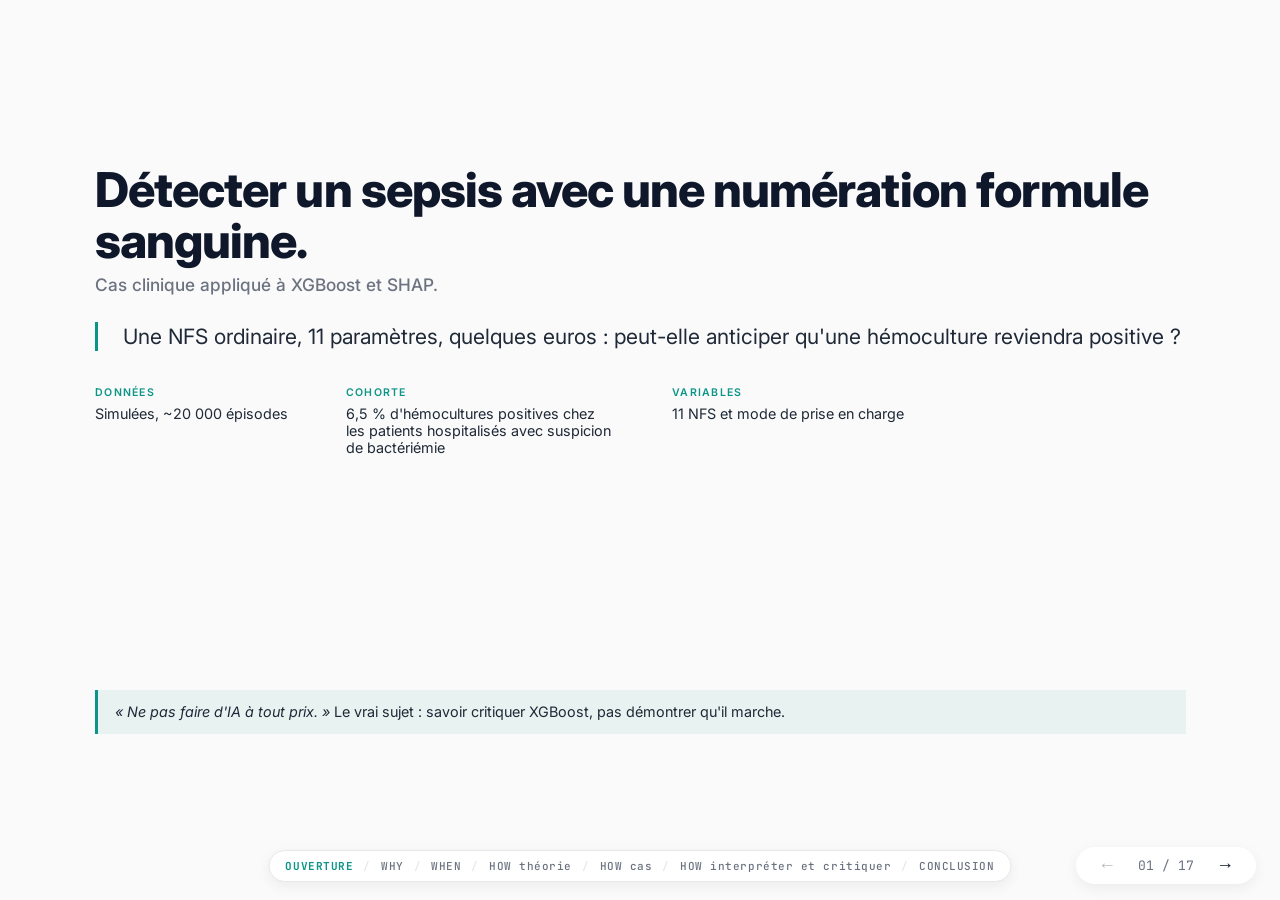
==== index.html @ 8d4a0c01 "Drop S4b (threshold slide), merge its message into S2b S2b and S4b reused the same threshold/ROC/PR/" ====
<!DOCTYPE html>
<html lang="fr">
<head>
  <meta charset="UTF-8">
  <meta name="viewport" content="width=device-width, initial-scale=1.0">
  <title>Détecter un sepsis avec une NFS</title>
  <link rel="preconnect" href="https://fonts.googleapis.com">
  <link rel="preconnect" href="https://fonts.gstatic.com" crossorigin>
  <link href="https://fonts.googleapis.com/css2?family=Inter:wght@300;400;500;600;700;800&family=JetBrains+Mono:wght@400;500&display=swap" rel="stylesheet">
  <link rel="stylesheet" href="assets/css/deck.css">
</head>
<body>
  <main class="deck">

    <!-- ============================================== S0 ============================================== -->
    <section class="slide active" data-slide="S0">
      <h1>Détecter un sepsis avec une numération formule sanguine.</h1>
      <div class="subtitle">Cas clinique appliqué à XGBoost et SHAP.</div>
      <div class="phrase-cle-haut">
        Une NFS ordinaire, 11 paramètres, quelques euros : peut-elle anticiper qu'une hémoculture reviendra positive ?
      </div>
      <div class="meta-row">
        <div class="meta-item">
          <div class="meta-label">Données</div>
          <div class="meta-value">Simulées, ~20 000 épisodes</div>
        </div>
        <div class="meta-item">
          <div class="meta-label">Cohorte</div>
          <div class="meta-value">6,5 % d'hémocultures positives chez les patients hospitalisés avec suspicion de bactériémie</div>
        </div>
        <div class="meta-item">
          <div class="meta-label">Variables</div>
          <div class="meta-value">11 NFS et mode de prise en charge</div>
        </div>
      </div>
      <div class="callout-teal" style="margin-top:auto;">
        <em>« Ne pas faire d'IA à tout prix. »</em> Le vrai sujet : savoir critiquer XGBoost, pas démontrer qu'il marche.
      </div>
    </section>

    <!-- ============================================== S0b structure du dataset ============================================== -->
    <section class="slide" data-slide="S0b">
      <h1 style="font-size:38px;">Le dataset, en un coup d'œil.</h1>
      <div class="phrase-cle-haut" style="font-size:18px; margin-top:14px;">
        20 000 patients adultes simulés, 12 variables d'entrée + 1 cible binaire. Prévalence d'hémocultures positives autour de 6 % (la cohorte que l'on prélève en suspicion de bactériémie).
      </div>

      <div class="s0b-grid">
        <div class="s0b-cats">
          <div class="s0b-cat">
            <div class="s0b-cat-title">Lignée blanche et formule</div>
            <ul>
              <li><strong>leucocytes</strong> (globules blancs totaux), G/L</li>
              <li><strong>PNN</strong> (polynucléaires neutrophiles, les premiers à monter en infection bactérienne), G/L</li>
              <li><strong>lymphocytes</strong>, G/L</li>
              <li><strong>NLR</strong> (ratio neutrophiles sur lymphocytes, marqueur de stress immunitaire)</li>
              <li><strong>granuleux immatures</strong> (myélémie, présence et %)</li>
              <li><strong>éosinophiles</strong>, G/L · <strong>monocytes</strong>, G/L</li>
            </ul>
          </div>
          <div class="s0b-cat">
            <div class="s0b-cat-title">Lignée rouge et plaquettes</div>
            <ul>
              <li><strong>hémoglobine</strong>, g/dL</li>
              <li><strong>plaquettes</strong>, G/L</li>
              <li><strong>VPM</strong> (volume plaquettaire moyen, en fL, ~5 % manquants)</li>
              <li><strong>RDW</strong> (indice de distribution des globules rouges, mesure la variabilité de leur taille, en %, ~10 % manquants)</li>
            </ul>
          </div>
          <div class="s0b-cat">
            <div class="s0b-cat-title">Contexte et cible</div>
            <ul>
              <li><strong>mode de prise en charge</strong> : Hospitalisé / Domicile / Soins de suite</li>
              <li><strong>hémoculture positive</strong> : cible binaire 0 ou 1 (présence de bactérie dans le sang)</li>
            </ul>
          </div>
        </div>

        <div class="s0b-side">
          <div class="s0b-stat">
            <div class="s0b-stat-label">Lignes</div>
            <div class="s0b-stat-value">20 000</div>
          </div>
          <div class="s0b-stat">
            <div class="s0b-stat-label">Prévalence positifs</div>
            <div class="s0b-stat-value">~6 %</div>
          </div>
          <div class="s0b-stat">
            <div class="s0b-stat-label">Variables d'entrée</div>
            <div class="s0b-stat-value">12</div>
          </div>
          <div class="s0b-stat">
            <div class="s0b-stat-label">Manquants</div>
            <div class="s0b-stat-value">~13 %</div>
          </div>
        </div>
      </div>

      <div class="phrase-cle-bas" style="font-size:14px;">
        Tabulaire, manquants réalistes, classes déséquilibrées, cible binaire : exactement le profil de problème que XGBoost gère bien.
      </div>
    </section>

    <!-- ============================================== S1a ============================================== -->
    <section class="slide" data-slide="S1a">
      <h1 style="font-size:38px;">Pourquoi XGBoost ici, le plafond des modèles simples.</h1>
      <div class="phrase-cle-haut" style="font-size:18px; margin-top:18px;">
        Sur le sepsis, la chaîne régression logistique puis Random Forest bute toujours sur le même mur : un recall qui s'effondre dès qu'on respecte la prévalence réelle.
      </div>

      <div class="defs-box">
        <div><strong>Accuracy</strong> : taux global de prédictions correctes.</div>
        <div><strong>Recall</strong> (sensibilité) : VP / (VP + FN), part des vrais positifs détectés.</div>
        <div><strong>AUC-PR</strong> : aire sous la courbe précision-rappel, adaptée aux cibles rares.</div>
        <div><strong>class_weight</strong> : option qui pondère plus fort les patients positifs pendant l'entraînement, pour empêcher le modèle de prédire « négatif » partout face à une cible rare.</div>
      </div>

      <div class="s1a-grid">
        <table class="metrics" id="s1a-table">
          <thead>
            <tr><th>Modèle</th><th>Accuracy</th><th>Recall @ 0,5</th><th>AUC-PR</th></tr>
          </thead>
          <tbody id="s1a-tbody">
            <tr><td>Régression logistique, classes équilibrées 50/50</td><td class="num">–</td><td class="num">–</td><td class="num">–</td></tr>
            <tr><td>Régression logistique, vraie prévalence 6,5 %</td><td class="num">–</td><td class="num">–</td><td class="num">–</td></tr>
            <tr><td>Random Forest, vraie prévalence (class_weight)</td><td class="num">–</td><td class="num">–</td><td class="num">–</td></tr>
          </tbody>
        </table>
        <div id="leucocytes-u"></div>
      </div>

      <div class="warn-card">
        Le piège accuracy : un classifieur qui prédit « négatif » à tout le monde atteint déjà <strong>0,93</strong> d'accuracy en ignorant tous les patients positifs. L'accuracy ment quand la cible est rare.
      </div>

      <div class="phrase-cle-bas">
        D'où vient ce mur ? De trois obstacles concrets qu'aucun des deux modèles ne lève entièrement.
      </div>
    </section>

    <!-- ============================================== S1b ============================================== -->
    <section class="slide" data-slide="S1b">
      <h1>Trois obstacles cliniques, trois besoins méthodologiques.</h1>
      <div class="phrase-cle-haut">Le sepsis-NFS pose trois problèmes différents. XGBoost en règle un par levier paramétrique.</div>
      <div class="obstacles-3panels" id="obstacles-3panels"></div>
      <div class="phrase-cle-bas">
        RL : aucun des trois levé. RF : un et demi. XGBoost : les trois. C'est ce qui justifie de « sortir le bazooka » ici, pas ailleurs.
      </div>
    </section>

    <!-- ============================================== S2a ============================================== -->
    <section class="slide" data-slide="S2a">
      <h1>Quand sortir XGBoost, quand s'abstenir.</h1>
      <div class="phrase-cle-haut">XGBoost n'est pas une réponse par défaut. C'est une réponse à un profil de problème précis.</div>
      <table class="compare">
        <thead>
          <tr><th>XGBoost est adapté quand...</th><th>XGBoost n'est PAS le bon choix quand...</th></tr>
        </thead>
        <tbody>
          <tr><td>Données tabulaires (lignes × colonnes)</td><td>Images, texte, audio (deep learning)</td></tr>
          <tr><td>Relations non linéaires, interactions entre variables</td><td>Relations linéaires propres (RL suffit)</td></tr>
          <tr><td>Données manquantes structurelles</td><td>Dataset très propre et complet</td></tr>
          <tr><td>Classes déséquilibrées</td><td>Besoin d'interprétabilité forte et simple</td></tr>
          <tr><td>Taille moyenne (10³ à 10⁶ observations)</td><td>Très petits jeux (&lt; 300 obs)</td></tr>
          <tr><td>Pas d'a priori sur la forme des relations</td><td>Visée d'inférence causale, pas prédictive</td></tr>
        </tbody>
      </table>
      <div class="phrase-cle-bas">
        Le sepsis-NFS coche les 5 premières conditions. Et c'est ce qui m'interdit de prétendre que XGBoost est partout la bonne réponse.
      </div>
    </section>

    <!-- ============================================== S2b ============================================== -->
    <section class="slide" data-slide="S2b">
      <h1 style="font-size:38px;">Métrique et seuil, deux décisions cliniques (pas techniques).</h1>
      <div class="phrase-cle-haut" style="font-size:17px; margin-top:12px;">
        En sepsis, un faux négatif tue. Une fausse alerte coûte une hémoculture. Le rapport de gravité dicte à la fois la <strong>métrique</strong> que l'on pilote et le <strong>seuil</strong> auquel on déclenche l'alerte.
      </div>
      <div id="trp-s2b" class="anim-anchor"></div>
      <div class="callout-teal" style="margin-top:12px; font-size:14px;">
        <strong>Glissez le curseur de 0,50 à 0,30</strong> : recall 72 % → 87 % (+14 sepsis détectés sur 100 vrais positifs), précision 29 % → 15 % (3 fausses alertes pour 1 vrai positif au lieu de 2). Cette bascule n'est pas la mienne, c'est celle du service.
      </div>
      <div class="phrase-cle-bas" style="font-size:14px;">
        On pilote au recall et à l'AUC-PR. L'accuracy ne s'occupe pas du sort des patients qu'elle rate.
      </div>
    </section>

    <!-- ============================================== S3a ============================================== -->
    <section class="slide" data-slide="S3a">
      <h1 style="font-size:38px;">Bagging et boosting, deux philosophies opposées d'agrégation.</h1>
      <div class="phrase-cle-haut" style="font-size:18px; margin-top:18px;">
        Le boosting ne moyenne pas des avis indépendants. Il construit une chaîne d'arbres où chacun corrige le précédent.
      </div>
      <div class="s3a-grid">
        <div class="card">
          <h2>Bagging (Random Forest)</h2>
          <ul>
            <li>Bootstrap indépendants (échantillonnage avec remise)</li>
            <li>Sous-échantillonnage aléatoire des variables à chaque split</li>
            <li>Arbres entraînés en parallèle</li>
            <li>Prédiction : vote majoritaire ou moyenne</li>
            <li>Réduit la <strong>variance</strong></li>
          </ul>
        </div>
        <div class="card teal-border">
          <h2>Boosting (XGBoost)</h2>
          <ul>
            <li>Arbres entraînés en <strong>série</strong></li>
            <li>Chaque arbre se concentre sur les erreurs du précédent</li>
            <li>Prédiction : somme pondérée des arbres</li>
            <li>Réduit le <strong>biais</strong></li>
          </ul>
        </div>
      </div>
      <div id="bagging-boosting-schema" style="margin-top:14px; min-height:120px;"></div>
      <div class="phrase-cle-bas">
        Sur le sepsis, le bagging plafonne parce qu'aucun arbre individuel ne sait quoi faire des cas rares mal classés. Le boosting force la chaîne à se concentrer dessus.
      </div>
    </section>

    <!-- ============================================== S3b ============================================== -->
    <section class="slide" data-slide="S3b">
      <h1 style="font-size:38px;">Le gradient boosting apprend la suite des résidus.</h1>
      <div class="phrase-cle-haut" style="font-size:17px; margin-top:14px;">
        Chaque arbre ne réapprend pas le problème. Il apprend juste ce que le précédent n'a pas su faire.
        <br><strong>Résidu</strong> = écart entre la vérité (0 ou 1) et la probabilité prédite par le modèle à l'étape courante. Un résidu proche de 0 = patient bien classé. Un résidu loin de 0 = le modèle s'est trompé.
      </div>
      <div class="formula-box" style="font-size:15px; padding:10px 16px; margin:10px 0;">
        F<sub>m+1</sub>(x) = F<sub>m</sub>(x) + η · h<sub>m+1</sub>(x)
        <div class="formula-note" style="margin-top:6px; text-align:left;">
          <strong>F<sub>m</sub>(x)</strong> : modèle courant après m arbres (somme des sorties des m premiers arbres) ·
          <strong>η</strong> (learning rate) : facteur de freinage, on n'ajoute qu'une fraction de chaque nouvel arbre ·
          <strong>h<sub>m+1</sub></strong> : le nouvel arbre, entraîné à prédire les résidus du modèle F<sub>m</sub>.
        </div>
      </div>
      <div id="residuals-evolution" class="residuals-evolution"></div>
      <div class="phrase-cle-bas" style="font-size:14px;">
        L'animation montre la distribution des résidus à différentes itérations du boosting. Cliquez sur l'histogramme pour avancer manuellement, sinon la lecture est automatique.
      </div>
    </section>

    <!-- ============================================== S3c ============================================== -->
    <section class="slide" data-slide="S3c">
      <h1 style="font-size:36px;">Pourquoi XGBoost pénalise la complexité, et comment.</h1>
      <div class="phrase-cle-haut" style="font-size:16px; margin-top:10px;">
        Un modèle <strong>trop complexe</strong> (beaucoup d'arbres, feuilles aux valeurs extrêmes) finit par apprendre le <strong>bruit</strong> des données d'entraînement plutôt que le signal généralisable. C'est le surapprentissage. Trois leviers le contiennent.
      </div>
      <div class="defs-box" style="margin-top:8px;">
        <div><strong>Loss XGBoost</strong> = erreur de prédiction <em>+ pénalité de complexité</em>. Le modèle ne minimise pas que l'erreur d'apprentissage, il paye un coût pour chaque arbre ajouté et pour chaque feuille à valeur extrême. Cette pénalité pousse à un modèle <em>plus simple à erreur égale</em>.</div>
      </div>
      <div class="s3c-stack" style="margin-top:8px;">
        <div class="card teal-border">
          <h2 style="font-size:15px;">1. Learning rate η, freiner chaque arbre</h2>
          <p style="font-size:13px;">Au lieu d'ajouter l'arbre entier au modèle, on en garde une fraction η. Petit η = chaque arbre corrige peu, le modèle converge lentement et reste lisse. Évite que les premiers arbres surajustent.</p>
          <p class="card-tag" style="font-size:12px;">Sepsis : <strong>η = 0,05</strong> (lent, robuste)</p>
        </div>
        <div class="card teal-border">
          <h2 style="font-size:15px;">2. Régularisation L1 et L2 sur les feuilles</h2>
          <p style="font-size:13px;">Chaque feuille d'arbre porte un poids (la valeur prédite quand on y arrive). <strong>L1 (α)</strong> pénalise la magnitude du poids et pousse certaines feuilles à zéro (sparsity, feuilles « muettes »). <strong>L2 (λ)</strong> pénalise le carré du poids et évite les valeurs extrêmes (pas de feuille à +10 qui force une prédiction quasi certaine sur un petit groupe). Résultat : pas de sur-confiance locale.</p>
          <p class="card-tag" style="font-size:12px;">Sepsis : <strong>λ = 1, α = 0</strong></p>
        </div>
        <div class="card teal-border">
          <h2 style="font-size:15px;">3. Early stopping, arrêter avant le surapprentissage</h2>
          <p style="font-size:13px;">À chaque arbre ajouté, on évalue la loss sur un jeu de validation séparé. Tant qu'elle baisse, on continue. Quand elle stagne ou remonte (signe que le modèle commence à apprendre du bruit), on s'arrête. Trouve automatiquement le bon nombre d'arbres.</p>
          <p class="card-tag" style="font-size:12px;">Sepsis : <strong>early_stopping_rounds = 30, max_trees = 500</strong> (le modèle s'est arrêté à 67 arbres)</p>
        </div>
      </div>
      <div class="phrase-cle-bas" style="font-size:14px;">
        Trois leviers indépendants qui imposent la même discipline : préférer un modèle simple, à performance équivalente. C'est ce qui permet à XGBoost de généraliser plutôt que mémoriser.
      </div>
    </section>

    <!-- ============================================== S3d ============================================== -->
    <section class="slide" data-slide="S3d">
      <h1 style="font-size:38px;">Les valeurs manquantes, XGBoost apprend où les envoyer.</h1>
      <div class="phrase-cle-haut" style="font-size:17px; margin-top:14px;">
        Pas de moyenne, pas de médiane, pas de kNN. À chaque nœud d'arbre, le modèle apprend une direction par défaut pour les NaN (les valeurs absentes).
      </div>
      <div class="defs-box">
        <div><strong>NLR élevé</strong> : le ratio neutrophiles sur lymphocytes dépasse ~5, signe que les neutrophiles montent et les lymphocytes baissent, profil typique d'une infection bactérienne aiguë.</div>
        <div><strong>Imputation</strong> : remplacer une valeur manquante par une valeur fabriquée (moyenne, médiane, kNN, etc.) pour que l'algorithme puisse calculer. C'est ce que font régression logistique et random forest, qui n'acceptent pas les NaN.</div>
        <div><strong>Biais d'imputation</strong> : l'imputation introduit une information artificielle. Si on remplace toutes les RDW manquantes par la médiane, on suppose implicitement que ces patients ont une RDW « moyenne », ce qui peut être faux (un RDW manquant pourrait corréler avec le type d'analyseur, le service, la sévérité). XGBoost l'évite : il garde le « manquant » comme une information à part entière.</div>
      </div>
      <div id="nan-default-direction" style="margin-top:14px;"></div>
      <div class="phrase-cle-bas" style="font-size:14px;">
        Pour la NFS où VPM ou RDW peuvent manquer selon l'analyseur, c'est un avantage net : pas d'imputation, donc pas de biais d'imputation.
      </div>
    </section>

    <!-- ============================================== S3e ============================================== -->
    <section class="slide" data-slide="S3e">
      <h1 style="font-size:38px;"><code>scale_pos_weight</code>, la réponse paramétrique au déséquilibre.</h1>
      <div class="phrase-cle-haut" style="font-size:17px; margin-top:12px;">
        Le ratio négatifs sur positifs dans la cohorte devient directement le poids appliqué au gradient de la classe positive.
      </div>
      <div class="defs-box" style="margin-top:10px;">
        <div><strong>scale_pos_weight</strong> : hyperparamètre XGBoost qui multiplie le gradient (et la perte) des observations positives. Équilibre artificiel des classes pendant l'apprentissage, sans rééchantillonner.</div>
      </div>
      <div class="s3e-grid">
        <div class="formula-box">
          <span id="s3e-spw-formula">scale_pos_weight ≈ ?</span>
          <div class="formula-note">ratio négatifs / positifs ≈ 93,5 / 6,5 sur le train stratifié</div>
        </div>
        <ul class="bullets">
          <li>Chaque erreur sur un positif compte environ <span id="s3e-spw-inline">15</span> fois plus dans la loss.</li>
          <li>Le modèle voit le problème comme s'il était quasi équilibré.</li>
          <li>Pas de SMOTE, pas de sous-échantillonnage destructif.</li>
        </ul>
      </div>
      <table class="metrics s3e-compare">
        <thead>
          <tr><th>Stratégie</th><th>Mécanisme</th><th>Inconvénient principal</th></tr>
        </thead>
        <tbody>
          <tr><td>Sous-échantillonnage des négatifs</td><td>jeter des observations</td><td>perd de l'information sur la classe majoritaire</td></tr>
          <tr><td>SMOTE</td><td>synthétiser des positifs artificiels</td><td>fragile en clinique, suspicion réglementaire</td></tr>
          <tr><td>Ajustement post-hoc du seuil</td><td>déplacer le seuil de décision</td><td>indépendant du modèle, à combiner</td></tr>
          <tr class="row-highlight"><td><strong>scale_pos_weight</strong></td><td>reweighting du gradient à l'apprentissage</td><td>augmente le risque de surapprentissage</td></tr>
        </tbody>
      </table>
      <div class="phrase-cle-bas">
        C'est UNE des stratégies, pas LA solution. Conscience requise : <code>scale_pos_weight</code> surajuste plus facilement, validation impérative.
      </div>
    </section>

    <!-- ============================================== S4a ============================================== -->
    <section class="slide" data-slide="S4a">
      <h1 style="font-size:42px;">XGBoost sur la cohorte simulée, les chiffres.</h1>
      <div class="phrase-cle-haut" style="font-size:18px; margin-top:16px;">
        Sur les métriques de discrimination (AUC), Random Forest et XGBoost se valent. Le saut de XGBoost, c'est sur le <strong>recall</strong> à seuil égal.
      </div>

      <table class="metrics" id="s4a-table" style="margin-top:22px;">
        <thead>
          <tr><th>Modèle</th><th>AUC-ROC</th><th>AUC-PR</th><th>Recall @ 0,5</th><th>Precision @ 0,5</th></tr>
        </thead>
        <tbody id="s4a-tbody">
          <tr><td>Régression logistique, prévalence réelle (naïve)</td><td class="num">–</td><td class="num">–</td><td class="num">–</td><td class="num">–</td></tr>
          <tr><td>Random Forest (class_weight)</td><td class="num">–</td><td class="num">–</td><td class="num">–</td><td class="num">–</td></tr>
          <tr class="row-highlight"><td><strong>XGBoost</strong></td><td class="num">–</td><td class="num">–</td><td class="num">–</td><td class="num">–</td></tr>
        </tbody>
      </table>

      <div class="phrase-cle-bas">
        Le gain XGBoost n'est pas dans la discrimination, il est dans la sensibilité à seuil égal. C'est exactement ce qu'on veut en sepsis.
      </div>
    </section>

    <!-- ============================================== S5a ============================================== -->
    <section class="slide" data-slide="S5a">
      <h1 style="font-size:38px;">SHAP, expliquer chaque prédiction individuellement.</h1>
      <div class="phrase-cle-haut" style="font-size:17px; margin-top:12px;">
        <strong>SHAP</strong> (SHapley Additive exPlanations) attribue à chaque variable une « part de responsabilité » dans la prédiction, pour <em>ce patient précis</em>.
      </div>

      <div class="defs-box" style="margin-top:10px;">
        <div><strong>L'idée intuitive.</strong> Imaginez 3 amis qui réalisent ensemble un projet et touchent 100 € de prime. Comment partager équitablement ? Lloyd Shapley (Nobel d'économie 2012) répond : chaque ami reçoit la moyenne de sa contribution marginale, calculée sur tous les ordres possibles dans lesquels les amis auraient pu rejoindre le projet.</div>
        <div><strong>Adaptation au ML</strong> (Lundberg et Lee, 2017) : les variables sont les « joueurs », la prédiction du modèle est le « gain ». La valeur SHAP d'une variable mesure de combien elle pousse la prédiction au-dessus ou en dessous de la moyenne du modèle.</div>
        <div><strong>En pratique pour un patient sepsis :</strong> SHAP me dit « pour CE patient, son NLR à 12 a poussé +1,8 vers bactériémie, sa lymphopénie a poussé +0,9, et son éosinopénie a poussé +0,4 ». La somme de toutes les contributions vaut exactement l'écart entre sa prédiction et la prévalence moyenne.</div>
      </div>

      <div class="s5a-grid" style="margin-top:10px;">
        <div class="card teal-border">
          <h2 style="font-size:16px;">SHAP fait</h2>
          <ul>
            <li>Explique une prédiction individuelle</li>
            <li>S'agrège en importance globale (moyenne des |φᵢ|)</li>
            <li>Détecte les dépendances suspectes du modèle</li>
            <li>Permet d'auditer un modèle après coup</li>
          </ul>
        </div>
        <div class="card brick-border">
          <h2 style="font-size:16px;">SHAP NE fait PAS</h2>
          <ul>
            <li>N'améliore PAS la prédiction (le modèle est déjà entraîné)</li>
            <li>N'équilibre PAS les classes</li>
            <li>Ne fait PAS d'inférence causale</li>
            <li>Ne corrige PAS un biais, il le <strong>révèle</strong></li>
          </ul>
        </div>
        <div id="shapley-30s" class="shapley-vignette"></div>
      </div>
      <div class="phrase-cle-bas" style="font-size:14px;">
        SHAP est un microscope, pas un correcteur. Il dit ce que le modèle a appris, pas si c'est juste.
      </div>
    </section>

    <!-- ============================================== S5b ============================================== -->
    <section class="slide" data-slide="S5b">
      <h1 style="font-size:38px;">Le modèle redécouvre la sémiologie infectieuse, et le U se reconfirme.</h1>
      <div class="phrase-cle-haut" style="font-size:18px; margin-top:18px;">
        Beeswarm : chaque point un patient, chaque ligne une variable, la couleur encode la valeur. La position horizontale = contribution SHAP.
      </div>
      <div class="s5b-grid">
        <div class="s5b-col">
          <div class="s5b-col-title">Beeswarm global (top variables)</div>
          <div id="shap-beeswarm" class="anim-anchor"></div>
          <div class="s5b-legend">
            NLR élevé, lymphopénie, éosinopénie, myélémie : tous poussent vers « bactériémie ». Le modèle redécouvre la sémiologie infectieuse de la NFS.
          </div>
        </div>
        <div class="s5b-col">
          <div class="s5b-col-title">Dependence plot, leucocytes</div>
          <div id="shap-dependence-leuco" class="anim-anchor"></div>
          <div class="s5b-legend">
            Forme en U : contribution SHAP positive aux deux extrêmes. C'est exactement le U identifié en S1a, le modèle l'a bien appris.
          </div>
        </div>
      </div>
      <div class="phrase-cle-bas">
        Le modèle redécouvre la clinique. Bon signe, mais pas suffisant pour le valider.
      </div>
    </section>

    <!-- ============================================== S5c ============================================== -->
    <section class="slide" data-slide="S5c">
      <h1 style="font-size:38px;">Waterfall d'un patient à risque très élevé, et un intrus dans les variables.</h1>
      <div class="phrase-cle-haut" style="font-size:16px; margin-top:12px;">
        Pour ce patient, le modèle prédit une probabilité proche de <span id="s5c-prob">1</span>. Le waterfall décompose cette prédiction : on part de la prévalence moyenne du modèle (base), chaque variable ajoute (en teal) ou retire (en brick) un peu de probabilité, jusqu'à la prédiction finale.
      </div>
      <div class="s5c-grid">
        <div class="s5c-col">
          <div id="shap-waterfall" class="anim-anchor"></div>
        </div>
        <div class="s5c-col">
          <div class="warn-card" style="font-size:13px;">
            <strong>L'intrus.</strong> Parmi les variables qui contribuent fortement, on retrouve <code>mode_Hospitalisé</code>. Ce n'est pas un paramètre de NFS, c'est un attribut de contexte. Le modèle l'a appris parce que les patients hospitalisés ont, dans nos données, une prévalence de bactériémie plus élevée (~6,6 %) que les patients à domicile (~3,2 %).
          </div>
          <div class="callout-teal" style="font-size:13px;">
            <strong>Pourquoi c'est un problème.</strong> Cette variable <em>prédit</em>, mais elle ne <em>cause</em> pas. Le fait qu'un patient soit hospitalisé est une <strong>conséquence</strong> de sa sévérité, pas une cause de bactériémie. Si on s'en sert pour décider à qui faire une hémoculture, on amplifie une inégalité : les patients à domicile (souvent moins sévères, mieux entourés, déjà mieux ressourcés) seraient déprioritisés. Le modèle <strong>reproduit et automatise</strong> une décision humaine antérieure (qui a été hospitalisé), avec un risque que ce biais soit demain présenté comme « scientifique ».
          </div>
          <div class="callout-teal" style="font-size:13px; background: rgba(245, 158, 11, 0.10); border-left-color: var(--amber);">
            <strong>Ce que SHAP a permis ici.</strong> Sans cet audit, le modèle aurait été déployé sans qu'on remarque que ses prédictions reposent en partie sur le contexte social. SHAP rend visible cette dépendance.
          </div>
        </div>
      </div>
      <div class="phrase-cle-bas" style="font-size:14px;">
        SHAP révèle, le clinicien décide. La question n'est pas technique, elle est éthique : faut-il garder cette variable ?
      </div>
    </section>

    <!-- ============================================== SC ============================================== -->
    <section class="slide" data-slide="SC">
      <h1>Une prédiction n'est pas une décision.</h1>
      <div class="phrase-cle-haut" style="font-size:26px;">
        Un modèle plus performant qui s'appuie sur une variable potentiellement biaisante est-il acceptable ?
      </div>
      <table class="recap" style="margin-top:32px;">
        <thead>
          <tr><th>Piège</th><th>Réponse de l'exposé</th></tr>
        </thead>
        <tbody>
          <tr><td>Déséquilibre 6,5 %</td><td>Stratégie consciente : scale_pos_weight et ajustement du seuil</td></tr>
          <tr><td>Variable sociale</td><td>Révélée par SHAP, à interroger systématiquement</td></tr>
          <tr><td>Choix de la métrique</td><td>Décision <strong>clinique</strong>, on pilote au recall et à l'AUC-PR</td></tr>
          <tr><td>Ce que SHAP fait</td><td>Explique, <strong>ne corrige ni n'équilibre</strong></td></tr>
          <tr><td>Performance vs équité</td><td>Arbitrage clinique, pas technique</td></tr>
        </tbody>
      </table>
      <div class="callout-teal" style="margin-top:24px; font-size:18px;">
        <em>« Ne pas faire d'IA à tout prix. »</em> Le notebook XGBoost n'est qu'un prétexte. Le vrai sujet est le discernement critique.
      </div>
    </section>

    <!-- ============================================== SBONUS ============================================== -->
    <section class="slide" data-slide="SBONUS">
      <h1 style="font-size:38px;">Pour rejouer ce pipeline sur des données réelles.</h1>
      <div class="phrase-cle-haut" style="font-size:18px; margin-top:18px;">
        Notre cohorte est simulée. Voici deux sources publiques, téléchargeables sans credentialing, pour répliquer la démarche.
      </div>

      <div class="bonus-grid">
        <div class="card teal-border">
          <h2>sbcdata, Steinbach et al. 2024</h2>
          <ul>
            <li><strong>528 000 patients</strong> (Leipzig, Greifswald, 2014 à 2021)</li>
            <li>NFS minimale : Hb, plaquettes, MCV, RBC, WBC + âge, sexe</li>
            <li>Label : sepsis ICD-10</li>
            <li>Licence : CC BY 4.0, aucun credentialing</li>
            <li class="link">DOI <code>10.5281/zenodo.10781419</code></li>
            <li class="link">Article : <em>Clin. Chem.</em> 70(3):506</li>
          </ul>
        </div>

        <div class="card">
          <h2>PhysioNet Challenge 2019</h2>
          <ul>
            <li><strong>40 336 patients</strong> (Beth Israel + Emory, US)</li>
            <li>Vitaux + biochimie + NFS partielle (WBC, Hb, Plt, Hct)</li>
            <li>Label : Sepsis-3 (SOFA et suspicion d'infection)</li>
            <li>Licence : CC BY 4.0, compte PhysioNet immédiat</li>
            <li class="link"><code>physionet.org/content/challenge-2019/1.0.0/</code></li>
            <li class="link">Article : Reyna et al. <em>Crit. Care Med.</em> 2020</li>
          </ul>
        </div>
      </div>

      <div class="warn-card" style="margin-top:18px;">
        <strong>Ajustements à prévoir.</strong> Pas de différentielle leucocytaire (neutro, lympho, éosino) dans ces deux sources. Le label diffère (ICD-10 ou Sepsis-3, pas hémoculture+ directe). Pas de variable « mode de prise en charge ». Pour répliquer le piège #2 (proxy social), il faudrait MIMIC-IV qui demande un credentialing PhysioNet de 5 à 14 jours.
      </div>

      <div class="phrase-cle-bas">
        Le pipeline est portable. La narration éthique demande une variable de contexte clinique, à choisir avec soin dans le dataset cible.
      </div>
    </section>

  </main>

  <nav class="deck-roadmap" aria-label="Plan de la présentation">
    <span data-section="opening">OUVERTURE</span><span class="sep">/</span>
    <span data-section="why">WHY</span><span class="sep">/</span>
    <span data-section="when">WHEN</span><span class="sep">/</span>
    <span data-section="how-theorie">HOW théorie</span><span class="sep">/</span>
    <span data-section="how-cas">HOW cas</span><span class="sep">/</span>
    <span data-section="how-interp">HOW interpréter et critiquer</span><span class="sep">/</span>
    <span data-section="closing">CONCLUSION</span>
  </nav>

  <nav class="deck-nav" aria-label="Navigation du deck">
    <button id="prev" aria-label="Slide précédente">←</button>
    <span id="counter">01 / 01</span>
    <button id="next" aria-label="Slide suivante">→</button>
  </nav>

  <script src="assets/js/data-loader.js" defer></script>
  <script src="assets/js/animations/obstacles-3panels.js" defer></script>
  <script src="assets/js/animations/nan-default-direction.js" defer></script>
  <script src="assets/js/animations/leucocytes-u.js" defer></script>
  <script src="assets/js/animations/bagging-vs-boosting.js" defer></script>
  <script src="assets/js/animations/residuals-evolution.js" defer></script>
  <script src="assets/js/animations/shapley-30s.js" defer></script>
  <script src="assets/js/animations/beeswarm.js" defer></script>
  <script src="assets/js/animations/dependence-leucocytes.js" defer></script>
  <script src="assets/js/animations/waterfall-patient.js" defer></script>
  <script src="assets/js/animations/threshold-roc-pr.js" defer></script>
  <script src="assets/js/slide-resizer.js" defer></script>
  <script src="assets/js/deck-navigation.js" defer></script>

  <script>
    // Helpers
    function fmt2(n) {
      if (n === null || n === undefined || Number.isNaN(n)) return '–';
      return Number(n).toFixed(2).replace('.', ',');
    }

    function mountOnce(target, fn) {
      if (!target || target.dataset.mounted === '1') return;
      fn(target);
      target.dataset.mounted = '1';
    }

    // ---- Data-driven population ---------------------------------------------------------------
    function populateS1a(data) {
      const m = data && data.metrics;
      if (!m) return;
      const tbody = document.getElementById('s1a-tbody');
      if (!tbody) return;
      const rl_eq = m.rl_equilibre || {};
      const rl_naive = m.rl_reel_naive || m.rl_reel || {};
      const rf = m.rf_balanced || m.rf || {};
      const recall = obj => (obj && obj.at_50 && obj.at_50.recall != null) ? obj.at_50.recall : null;
      const accuracy = obj => (obj && obj.at_50 && obj.at_50.accuracy != null) ? obj.at_50.accuracy : null;
      tbody.innerHTML = `
        <tr>
          <td>Régression logistique, classes équilibrées 50/50</td>
          <td class="num">${fmt2(accuracy(rl_eq))}</td>
          <td class="num">${fmt2(recall(rl_eq))}</td>
          <td class="num">${fmt2(rl_eq.auc_pr)}</td>
        </tr>
        <tr>
          <td>Régression logistique, vraie prévalence 6,5 % (naïve)</td>
          <td class="num">${fmt2(accuracy(rl_naive))}</td>
          <td class="num highlight-brick">${fmt2(recall(rl_naive))}</td>
          <td class="num">${fmt2(rl_naive.auc_pr)}</td>
        </tr>
        <tr>
          <td>Random Forest, vraie prévalence (class_weight)</td>
          <td class="num">${fmt2(accuracy(rf))}</td>
          <td class="num highlight">${fmt2(recall(rf))}</td>
          <td class="num">${fmt2(rf.auc_pr)}</td>
        </tr>
      `;
    }

    function populateS3e(data) {
      const spw = data && data.scale_pos_weight;
      if (!spw) return;
      const v = Math.round(spw);
      const fEl = document.getElementById('s3e-spw-formula');
      const iEl = document.getElementById('s3e-spw-inline');
      if (fEl) fEl.textContent = 'scale_pos_weight ≈ ' + v;
      if (iEl) iEl.textContent = String(v);
    }

    function populateS4a(data) {
      const m = data && data.metrics;
      if (!m) return;
      const tbody = document.getElementById('s4a-tbody');
      if (!tbody) return;
      const rl_naive = m.rl_reel_naive || m.rl_reel || {};
      const rf = m.rf_balanced || m.rf || {};
      const xgb = m.xgb || {};
      const recall50 = obj => (obj && obj.at_50 && obj.at_50.recall != null) ? obj.at_50.recall : null;
      const prec50   = obj => (obj && obj.at_50 && obj.at_50.precision != null) ? obj.at_50.precision : null;
      const rows = [
        ['RL prévalence réelle (naïve)', rl_naive, false],
        ['Random Forest (class_weight)', rf, false],
        ['XGBoost',                       xgb, true],
      ];
      tbody.innerHTML = rows.map(([name, x, hl]) => `
        <tr>
          <td>${name}</td>
          <td class="num">${fmt2(x.auc_roc)}</td>
          <td class="num">${fmt2(x.auc_pr)}</td>
          <td class="num ${hl ? 'highlight' : ''}">${fmt2(recall50(x))}</td>
          <td class="num">${fmt2(prec50(x))}</td>
        </tr>
      `).join('');
    }

    function populateS5c(data) {
      const w = data && data.shap_waterfall_patient_99pct;
      if (!w) return;
      const p = w.final_prob;
      if (p != null) {
        const el = document.getElementById('s5c-prob');
        if (el) el.textContent = fmt2(p);
      }
    }

    // Populate dès que la data est prête (3 stratégies pour gérer le timing inline vs defer)
    function runAllPopulates(data) {
      populateS1a(data);
      populateS3e(data);
      populateS4a(data);
      populateS5c(data);
    }
    if (window.deckData) {
      runAllPopulates(window.deckData);
    } else if (window.deckDataReady && typeof window.deckDataReady.then === 'function') {
      window.deckDataReady.then(runAllPopulates).catch(() => {});
    } else {
      document.addEventListener('deckdataready', function once(e) {
        document.removeEventListener('deckdataready', once);
        runAllPopulates(e.detail);
      });
    }

    // ---- Roadmap persistante --------------------------------------------------------------
    // Mappe chaque slide à sa section. Le bloc roadmap est positionné en fixe (CSS).
    const ROADMAP_SECTIONS = ['opening', 'why', 'when', 'how-theorie', 'how-cas', 'how-interp', 'closing'];
    const SLIDE_TO_SECTION = {
      'S0':  'opening',   'S0b': 'opening',
      'S1a': 'why',       'S1b': 'why',
      'S2a': 'when',      'S2b': 'when',
      'S3a': 'how-theorie', 'S3b': 'how-theorie', 'S3c': 'how-theorie', 'S3d': 'how-theorie', 'S3e': 'how-theorie',
      'S4a': 'how-cas',
      'S5a': 'how-interp','S5b': 'how-interp','S5c': 'how-interp',
      'SC':  'closing',   'SBONUS': 'closing',
    };
    function updateRoadmap(slideKey) {
      const section = SLIDE_TO_SECTION[slideKey] || 'opening';
      const idx = ROADMAP_SECTIONS.indexOf(section);
      document.querySelectorAll('.deck-roadmap span[data-section]').forEach(el => {
        const sec = el.dataset.section;
        const i = ROADMAP_SECTIONS.indexOf(sec);
        el.classList.remove('active', 'done');
        if (i < idx) el.classList.add('done');
        else if (i === idx) el.classList.add('active');
      });
    }
    document.addEventListener('slidechange', e => {
      const slide = e.detail && e.detail.slide;
      if (slide) updateRoadmap(slide.dataset.slide);
    });
    // État initial
    updateRoadmap('S0');

    // ---- slidechange : animations ------------------------------------------------------------
    document.addEventListener('slidechange', async e => {
      const slide = e.detail.slide;
      if (!slide) return;
      const s = slide.dataset.slide;

      // S1a : leucocytes U
      if (s === 'S1a' && window.mountLeucocytesU) {
        const target = document.getElementById('leucocytes-u');
        mountOnce(target, t => window.mountLeucocytesU(t));
      }

      // S1b : obstacles
      if (s === 'S1b' && window.mountObstacles3Panels) {
        const target = document.getElementById('obstacles-3panels');
        mountOnce(target, t => window.mountObstacles3Panels(t));
      }

      // S2b : threshold ROC PR (init 0.5)
      if (s === 'S2b') {
        const target = document.getElementById('trp-s2b');
        if (target && target.dataset.mounted !== '1' && window.mountThresholdRocPR) {
          try {
            await window.deckDataReady;
            window.mountThresholdRocPR(target, window.deckData, 0.5);
            target.dataset.mounted = '1';
          } catch (err) { console.error('[S2b] mount failed', err); }
        }
      }

      // S3a : bagging vs boosting
      if (s === 'S3a' && window.mountBaggingVsBoosting) {
        const target = document.getElementById('bagging-boosting-schema');
        mountOnce(target, t => window.mountBaggingVsBoosting(t));
      }

      // S3b : residuals evolution (data-driven)
      if (s === 'S3b') {
        const target = document.getElementById('residuals-evolution');
        if (target && target.dataset.mounted !== '1' && window.mountResidualsEvolution) {
          try {
            await window.deckDataReady;
            window.mountResidualsEvolution(target, window.deckData);
            target.dataset.mounted = '1';
          } catch (err) { console.error('[S3b] mount failed', err); }
        }
      }

      // S3d : NaN default direction
      if (s === 'S3d' && window.mountNanDefaultDirection) {
        const target = document.getElementById('nan-default-direction');
        mountOnce(target, t => window.mountNanDefaultDirection(t));
      }

      // S5a : Shapley 30s
      if (s === 'S5a' && window.mountShapley30s) {
        const target = document.getElementById('shapley-30s');
        mountOnce(target, t => window.mountShapley30s(t));
      }

      // S5b : beeswarm + dependence
      if (s === 'S5b') {
        const tBee = document.getElementById('shap-beeswarm');
        const tDep = document.getElementById('shap-dependence-leuco');
        try {
          await window.deckDataReady;
          if (tBee && tBee.dataset.mounted !== '1' && window.mountBeeswarm) {
            window.mountBeeswarm(tBee, window.deckData);
            tBee.dataset.mounted = '1';
          }
          if (tDep && tDep.dataset.mounted !== '1' && window.mountDependenceLeucocytes) {
            window.mountDependenceLeucocytes(tDep, window.deckData);
            tDep.dataset.mounted = '1';
          }
        } catch (err) { console.error('[S5b] mount failed', err); }
      }

      // S5c : waterfall
      if (s === 'S5c') {
        const target = document.getElementById('shap-waterfall');
        if (target && target.dataset.mounted !== '1' && window.mountWaterfallPatient) {
          try {
            await window.deckDataReady;
            window.mountWaterfallPatient(target, window.deckData);
            target.dataset.mounted = '1';
          } catch (err) { console.error('[S5c] mount failed', err); }
        }
      }
    });
  </script>
</body>
</html>
---- assets/css/deck.css ----
:root {
  --bg:         #FAFAFA;
  --surface:    #FFFFFF;
  --text:       #0F172A;
  --text-soft:  #1F2937;
  --muted:      #6B7280;
  --border:     #E5E7EB;
  --teal:       #0D9488;
  --teal-soft:  rgba(13, 148, 136, 0.08);
  --brick:      #D14545;
  --brick-soft: rgba(209, 69, 69, 0.07);
  --amber:      #F59E0B;
  --slide-w:    1280px;
  --slide-h:    720px;
}

* { margin: 0; padding: 0; box-sizing: border-box; }
html, body {
  background: var(--bg);
  color: var(--text);
  font-family: 'Inter', system-ui, sans-serif;
  font-weight: 400;
  min-height: 100vh;
  overflow: hidden;
}

.deck {
  position: fixed;
  inset: 0;
  display: grid;
  place-items: center;
}

.slide {
  width: var(--slide-w);
  height: var(--slide-h);
  background: var(--bg);
  padding: 64px 72px;
  display: none;
  flex-direction: column;
  position: relative;
  transform-origin: center;
  flex-shrink: 0;
  will-change: transform;
  overflow: hidden;
}

.slide.active { display: flex; }

.slide h1 {
  font-weight: 800;
  font-size: 50px;
  line-height: 1.05;
  letter-spacing: -0.02em;
  color: var(--text);
}
.slide h2 {
  font-weight: 700;
  font-size: 28px;
  color: var(--text);
  margin-top: 0;
}
.slide .subtitle {
  font-weight: 500;
  font-size: 18px;
  color: var(--muted);
  margin-top: 8px;
}
.slide .phrase-cle-haut {
  font-weight: 400;
  font-size: 22px;
  color: var(--text-soft);
  margin-top: 28px;
  padding-left: 26px;
  border-left: 4px solid var(--teal);
  line-height: 1.4;
}
.slide .phrase-cle-bas {
  margin-top: auto;
  font-weight: 500;
  font-size: 17px;
  color: var(--text-soft);
  padding: 14px 20px;
  background: var(--teal-soft);
  border-left: 4px solid var(--teal);
}

.warn-card {
  background: var(--brick-soft);
  border-left: 4px solid var(--brick);
  padding: 14px 18px;
  font-size: 15px;
  color: var(--text-soft);
}

.callout-teal {
  background: var(--teal-soft);
  border-left: 4px solid var(--teal);
  padding: 14px 18px;
  font-size: 15px;
  color: var(--text-soft);
}

table.metrics {
  border-collapse: collapse;
  width: 100%;
  margin-top: 20px;
  font-size: 14px;
}
table.metrics th, table.metrics td {
  padding: 10px 14px;
  border-bottom: 1px solid var(--border);
  text-align: left;
}
table.metrics th {
  font-weight: 600;
  font-size: 11px;
  letter-spacing: 0.08em;
  text-transform: uppercase;
  color: var(--muted);
}
table.metrics td.num {
  font-family: 'JetBrains Mono', monospace;
  font-variant-numeric: tabular-nums;
}
table.metrics td.highlight {
  color: var(--teal);
  font-weight: 600;
}

.deck-nav {
  position: fixed;
  bottom: 16px;
  right: 24px;
  display: flex;
  align-items: center;
  gap: 14px;
  font-family: 'JetBrains Mono', monospace;
  font-size: 13px;
  color: var(--muted);
  background: var(--surface);
  padding: 8px 14px;
  border-radius: 999px;
  box-shadow: 0 4px 14px rgba(0,0,0,0.06);
}
.deck-nav button {
  background: none;
  border: none;
  cursor: pointer;
  font-size: 18px;
  color: var(--text);
  padding: 0 8px;
}
.deck-nav button:hover { color: var(--teal); }
.deck-nav button:disabled { opacity: 0.3; cursor: default; }

/* === Phase C additions === */

/* S0 meta row + roadmap */
.meta-row {
  display: flex;
  gap: 60px;
  margin-top: 36px;
}
.meta-item { display: flex; flex-direction: column; gap: 6px; max-width: 280px; }
.meta-label {
  font-weight: 600;
  font-size: 11px;
  letter-spacing: 0.12em;
  text-transform: uppercase;
  color: var(--teal);
}
.meta-value { font-size: 15px; color: var(--text-soft); }

.roadmap {
  margin-top: 18px;
  display: flex;
  align-items: center;
  gap: 12px;
  font-family: 'JetBrains Mono', monospace;
  font-size: 11px;
  font-weight: 500;
  color: var(--muted);
  letter-spacing: 0.05em;
}
.roadmap .sep { color: var(--border); }
.roadmap span.active { color: var(--teal); }

/* S1b 3 obstacles */
.obstacles-3panels {
  display: grid;
  grid-template-columns: 1fr 1fr 1fr;
  gap: 24px;
  margin-top: 40px;
}
.obstacle {
  background: var(--surface);
  border: 1px solid var(--border);
  border-radius: 8px;
  padding: 20px;
  display: flex;
  flex-direction: column;
  align-items: center;
  gap: 12px;
}
.obstacle-svg svg { width: 100%; height: auto; max-height: 110px; }
.obstacle h3 { font-size: 16px; font-weight: 700; color: var(--text); text-align: center; }
.obstacle p  { font-size: 13px; color: var(--text-soft); text-align: center; }

/* S2a compare table */
table.compare {
  border-collapse: collapse;
  width: 100%;
  margin-top: 36px;
  font-size: 15px;
}
table.compare th {
  padding: 12px 16px;
  text-align: left;
  font-weight: 600;
  font-size: 11px;
  text-transform: uppercase;
  letter-spacing: 0.08em;
}
table.compare th:first-child { color: var(--teal); }
table.compare th:last-child  { color: var(--brick); }
table.compare td {
  padding: 10px 16px;
  border-top: 1px solid var(--border);
  color: var(--text-soft);
  width: 50%;
}

/* SC recap table */
table.recap { border-collapse: collapse; width: 100%; font-size: 14px; }
table.recap th, table.recap td { padding: 10px 16px; border-bottom: 1px solid var(--border); text-align: left; }
table.recap th:first-child { color: var(--brick); width: 30%; }
table.recap th:last-child  { color: var(--teal); }
table.recap td:first-child { font-weight: 600; }

/* === Phase D / E additions === */

/* Definitions box (S1a, S3e, S5a) */
.defs-box {
  background: var(--surface);
  border: 1px solid var(--border);
  border-radius: 6px;
  padding: 10px 16px;
  font-size: 12px;
  color: var(--muted);
  display: flex;
  flex-direction: column;
  gap: 4px;
  margin-top: 16px;
}
.defs-box strong { color: var(--text); }
.defs-box code { font-family: 'JetBrains Mono', monospace; font-size: 11px; color: var(--text); }

/* S1a grid (table + leucocytes U) */
.s1a-grid {
  display: grid;
  grid-template-columns: 1.7fr 1fr;
  gap: 24px;
  margin-top: 16px;
  align-items: start;
}
.s1a-grid table.metrics { margin-top: 0; }
#leucocytes-u { background: var(--surface); border: 1px solid var(--border); border-radius: 8px; padding: 10px; }

/* Highlight markers in tables */
table.metrics td.highlight-brick {
  color: var(--brick);
  font-weight: 700;
}

/* Formula box (S3b, S3e, S5a) */
.formula-box {
  background: var(--surface);
  border: 1px solid var(--border);
  border-radius: 6px;
  padding: 14px 20px;
  margin: 14px 0;
  font-family: 'JetBrains Mono', monospace;
  font-size: 16px;
  text-align: center;
  color: var(--text);
}
.formula-box code { color: var(--brick); }
.formula-note {
  font-family: 'Inter', sans-serif;
  font-size: 12px;
  color: var(--muted);
  margin-top: 6px;
  font-weight: 400;
}

/* Residuals evolution (S3b) - histogramme unique animé */
.residuals-evolution {
  display: flex;
  justify-content: center;
  align-items: center;
  margin-top: 8px;
  width: 100%;
}
.resi-block {
  background: var(--surface);
  border: 1px solid var(--border);
  padding: 12px 14px;
  border-radius: 6px;
}
.resi-label {
  font-family: 'JetBrains Mono', monospace;
  font-size: 11px;
  color: var(--muted);
  margin-bottom: 6px;
  text-transform: uppercase;
  letter-spacing: 0.06em;
}
.resi-bars {
  display: flex;
  align-items: flex-end;
  gap: 1px;
  height: 60px;
}
.resi-bar {
  flex: 1;
  background: var(--teal);
  min-height: 2px;
  border-radius: 1px 1px 0 0;
}

/* S3a grid + cards */
.s3a-grid {
  display: grid;
  grid-template-columns: 1fr 1fr;
  gap: 20px;
  margin-top: 18px;
}
.card {
  background: var(--surface);
  border: 1px solid var(--border);
  border-radius: 8px;
  padding: 16px 20px;
}
.card.teal-border  { border-left: 4px solid var(--teal); }
.card.brick-border { border-left: 4px solid var(--brick); }
.card h2 {
  font-size: 17px;
  font-weight: 700;
  margin-bottom: 8px;
  color: var(--text);
}
.card ul {
  list-style: none;
  padding: 0;
}
.card li {
  font-size: 13px;
  color: var(--text-soft);
  padding: 3px 0;
}
.card li::before {
  content: '• ';
  color: var(--teal);
  font-weight: 700;
  margin-right: 4px;
}
.card p { font-size: 13px; color: var(--text-soft); margin-top: 4px; }
.card .card-tag {
  margin-top: 8px;
  font-family: 'JetBrains Mono', monospace;
  font-size: 12px;
  color: var(--teal);
}
.card .card-tag strong { color: var(--text); }

/* S3c stacked cards */
.s3c-stack {
  display: flex;
  flex-direction: column;
  gap: 10px;
  margin-top: 16px;
}
.s3c-stack .card {
  padding: 10px 18px;
}
.s3c-stack .card h2 { font-size: 15px; margin-bottom: 2px; }
.s3c-stack .card p { font-size: 12px; margin-top: 2px; line-height: 1.35; }
.s3c-stack .card .card-tag { font-size: 11px; margin-top: 4px; }

/* S3e layout */
.s3e-grid {
  display: grid;
  grid-template-columns: 1fr 1fr;
  gap: 20px;
  margin-top: 12px;
  align-items: center;
}
.s3e-grid .bullets {
  list-style: none;
  padding: 0;
  font-size: 13px;
  color: var(--text-soft);
}
.s3e-grid .bullets li {
  padding: 4px 0;
  padding-left: 18px;
  position: relative;
}
.s3e-grid .bullets li::before {
  content: '▸';
  color: var(--teal);
  position: absolute;
  left: 0;
  top: 4px;
}
table.metrics.s3e-compare { margin-top: 12px; font-size: 13px; }
table.metrics.s3e-compare tr.row-highlight td { background: var(--teal-soft); }

/* S4a layout (table + lecture honnête) */
.s4a-grid {
  display: grid;
  grid-template-columns: 2fr 1fr;
  gap: 24px;
  margin-top: 24px;
  align-items: start;
}
.s4a-grid table.metrics { margin-top: 0; }

/* S5a layout (cards + Shapley vignette) */
.s5a-grid {
  display: grid;
  grid-template-columns: 1fr 1fr 0.8fr;
  gap: 16px;
  margin-top: 12px;
}
.s5a-grid .card { padding: 12px 16px; }
.s5a-grid .card h2 { font-size: 15px; }
.s5a-grid .card li { font-size: 12px; padding: 2px 0; }
.shapley-vignette {
  background: var(--surface);
  border: 1px solid var(--border);
  border-radius: 8px;
  padding: 10px;
  min-height: 80px;
}

/* S5b layout (beeswarm + dependence) */
.s5b-grid {
  display: grid;
  grid-template-columns: 1.2fr 1fr;
  gap: 20px;
  margin-top: 14px;
}
.s5b-col {
  display: flex;
  flex-direction: column;
  gap: 8px;
}
.s5b-col-title {
  font-weight: 600;
  font-size: 13px;
  color: var(--teal);
  text-transform: uppercase;
  letter-spacing: 0.08em;
}
.s5b-legend {
  font-size: 12px;
  color: var(--text-soft);
  background: var(--surface);
  border: 1px solid var(--border);
  border-radius: 6px;
  padding: 8px 12px;
}
#shap-beeswarm, #shap-dependence-leuco {
  background: var(--surface);
  border: 1px solid var(--border);
  border-radius: 8px;
  padding: 8px;
  min-height: 280px;
}

/* S5c layout */
.s5c-grid {
  display: grid;
  grid-template-columns: 1.2fr 1fr;
  gap: 20px;
  margin-top: 14px;
  align-items: start;
}
.s5c-col {
  display: flex;
  flex-direction: column;
  gap: 12px;
}
#shap-waterfall {
  background: var(--surface);
  border: 1px solid var(--border);
  border-radius: 8px;
  padding: 8px;
  min-height: 320px;
}
.callout-large {
  font-size: 14px;
  padding: 14px 18px;
}

/* Threshold ROC PR (S2b, S4b) */
.anim-anchor { margin-top: 12px; }
.threshold-roc-pr { width: 100%; }
.trp-row { display: flex; gap: 16px; }
.trp-numbers {
  justify-content: space-around;
  margin-bottom: 10px;
  background: var(--surface);
  border: 1px solid var(--border);
  border-radius: 8px;
  padding: 10px 16px;
}
.trp-metric {
  display: flex;
  flex-direction: column;
  align-items: center;
  flex: 1;
}
.trp-label {
  font-size: 10px;
  color: var(--muted);
  text-transform: uppercase;
  letter-spacing: 0.08em;
  margin-bottom: 2px;
}
.trp-value {
  font-family: 'JetBrains Mono', monospace;
  font-size: 24px;
  font-weight: 600;
  color: var(--text);
}
.trp-value.teal { color: var(--teal); }
.trp-value.muted { color: var(--muted); }
.trp-value.brick { color: var(--brick); }
.trp-slider { padding: 4px 4px 10px; }
.trp-slider input { width: 100%; accent-color: var(--teal); cursor: pointer; }
.trp-plots { gap: 14px; }
.trp-plot {
  flex: 1;
  background: var(--surface);
  border: 1px solid var(--border);
  border-radius: 6px;
  padding: 10px 12px;
  min-width: 0;
}
.trp-plot-title {
  font-size: 10px;
  color: var(--muted);
  text-transform: uppercase;
  letter-spacing: 0.08em;
  margin-bottom: 4px;
}
.trp-plot svg { width: 100%; height: auto; display: block; }
table.confusion {
  font-size: 11px;
  border-collapse: collapse;
  width: 100%;
  font-family: 'JetBrains Mono', monospace;
}
table.confusion th,
table.confusion td {
  padding: 5px 6px;
  border: 1px solid var(--border);
  text-align: center;
}
table.confusion th {
  background: var(--bg);
  font-weight: 600;
  color: var(--muted);
  font-family: 'Inter', sans-serif;
}
table.confusion td.ok   { color: var(--text); background: var(--teal-soft); }
table.confusion td.warn { color: var(--brick); background: var(--brick-soft); }
table.confusion td.bad  { color: var(--brick); font-weight: 700; background: var(--brick-soft); }

/* warn-card variant teal (S4a) - already covered by callout-teal */
.warn-card.teal {
  background: var(--teal-soft);
  border-left-color: var(--teal);
  color: var(--text-soft);
}


/* SBONUS layout, 2 sources side by side */
.bonus-grid {
  display: grid;
  grid-template-columns: 1fr 1fr;
  gap: 20px;
  margin-top: 18px;
  align-items: start;
}
.bonus-grid .card { padding: 18px 22px; }
.bonus-grid .card h2 { font-size: 18px; margin-bottom: 8px; }
.bonus-grid .card li { padding: 3px 0; font-size: 14px; }
.bonus-grid .card li.link { font-family: 'JetBrains Mono', monospace; font-size: 12px; color: var(--muted); }
.bonus-grid .card li.link code { font-size: 12px; color: var(--text); }

/* S_REAL layout : table on the left, two callouts stacked on the right */
.real-grid {
  display: grid;
  grid-template-columns: 1.3fr 1fr;
  gap: 20px;
  margin-top: 14px;
  align-items: start;
}
.real-side {
  display: flex;
  flex-direction: column;
  gap: 12px;
}
.src-note {
  font-size: 11px;
  color: var(--muted);
  margin-top: 8px;
  font-style: italic;
}
.src-note em { font-style: italic; color: var(--text-soft); }

/* Roadmap globale, fixe en bas centre */
.deck-roadmap {
  position: fixed;
  bottom: 18px;
  left: 50%;
  transform: translateX(-50%);
  display: flex;
  align-items: center;
  gap: 10px;
  background: var(--surface);
  border: 1px solid var(--border);
  padding: 8px 16px;
  border-radius: 999px;
  box-shadow: 0 4px 14px rgba(0,0,0,0.06);
  font-family: 'JetBrains Mono', monospace;
  font-size: 11px;
  font-weight: 500;
  color: var(--muted);
  letter-spacing: 0.05em;
  z-index: 50;
  max-width: 92vw;
  white-space: nowrap;
}
.deck-roadmap .sep { color: var(--border); }
.deck-roadmap span[data-section] { transition: color 0.25s ease; }
.deck-roadmap span[data-section].active {
  color: var(--teal);
  font-weight: 700;
}
.deck-roadmap span[data-section].done {
  color: var(--text-soft);
}

/* S0b structure du dataset */
.s0b-grid {
  display: grid;
  grid-template-columns: 2.2fr 1fr;
  gap: 22px;
  margin-top: 14px;
  align-items: start;
}
.s0b-table { font-size: 12px; margin-top: 0; }
.s0b-table th, .s0b-table td { padding: 5px 10px; }
.s0b-side { display: flex; flex-direction: column; gap: 8px; }
.s0b-stat {
  background: var(--surface);
  border: 1px solid var(--border);
  border-left: 3px solid var(--teal);
  border-radius: 4px;
  padding: 8px 12px;
}
.s0b-stat-label {
  font-size: 10px;
  text-transform: uppercase;
  letter-spacing: 0.08em;
  color: var(--muted);
  margin-bottom: 2px;
}
.s0b-stat-value {
  font-family: 'JetBrains Mono', monospace;
  font-size: 22px;
  font-weight: 600;
  color: var(--text);
  line-height: 1.1;
}

/* S0b nouveau layout categories */
.s0b-cats { display: flex; flex-direction: column; gap: 10px; }
.s0b-cat {
  background: var(--surface);
  border: 1px solid var(--border);
  border-left: 3px solid var(--teal);
  border-radius: 4px;
  padding: 8px 14px;
}
.s0b-cat-title {
  font-size: 11px;
  font-weight: 600;
  text-transform: uppercase;
  letter-spacing: 0.08em;
  color: var(--teal);
  margin-bottom: 4px;
}
.s0b-cat ul { list-style: none; padding-left: 0; margin: 0; }
.s0b-cat li {
  font-size: 13px;
  line-height: 1.4;
  color: var(--text-soft);
  padding: 2px 0;
}
.s0b-cat li strong { color: var(--text); }
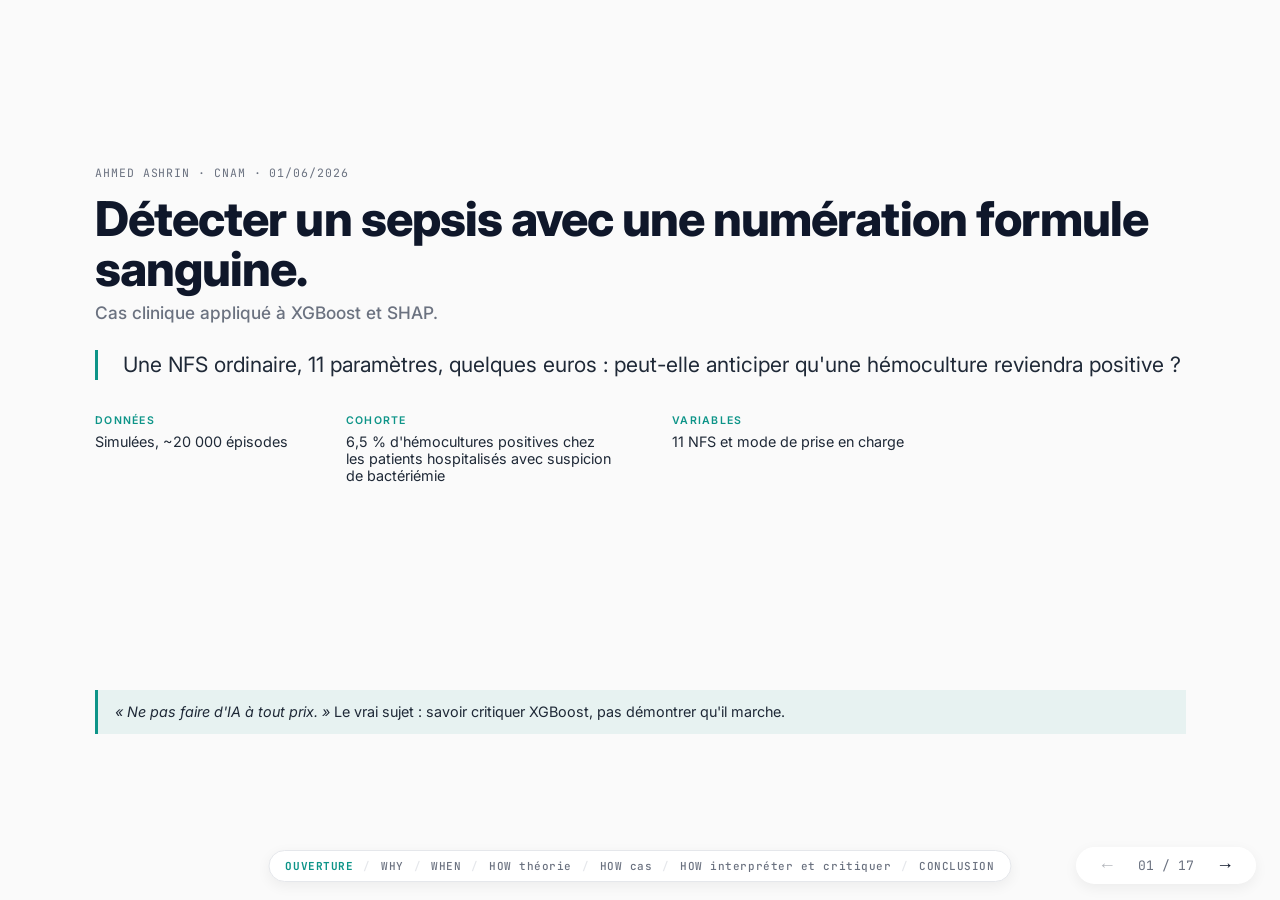
==== commit e0da1f79: "S0: add presenter byline (Ahmed Ashrin, CNAM, 01/06/2026)" ====
--- a/index.html
+++ b/index.html
@@ -14,6 +14,7 @@
 
     <!-- ============================================== S0 ============================================== -->
     <section class="slide active" data-slide="S0">
+      <div class="byline">Ahmed Ashrin &middot; CNAM &middot; 01/06/2026</div>
       <h1>Détecter un sepsis avec une numération formule sanguine.</h1>
       <div class="subtitle">Cas clinique appliqué à XGBoost et SHAP.</div>
       <div class="phrase-cle-haut">
--- a/assets/css/deck.css
+++ b/assets/css/deck.css
@@ -66,6 +66,14 @@
   color: var(--muted);
   margin-top: 8px;
 }
+.slide .byline {
+  font-family: "JetBrains Mono", ui-monospace, monospace;
+  font-size: 12px;
+  color: var(--muted);
+  letter-spacing: 0.08em;
+  margin-bottom: 14px;
+  text-transform: uppercase;
+}
 .slide .phrase-cle-haut {
   font-weight: 400;
   font-size: 22px;
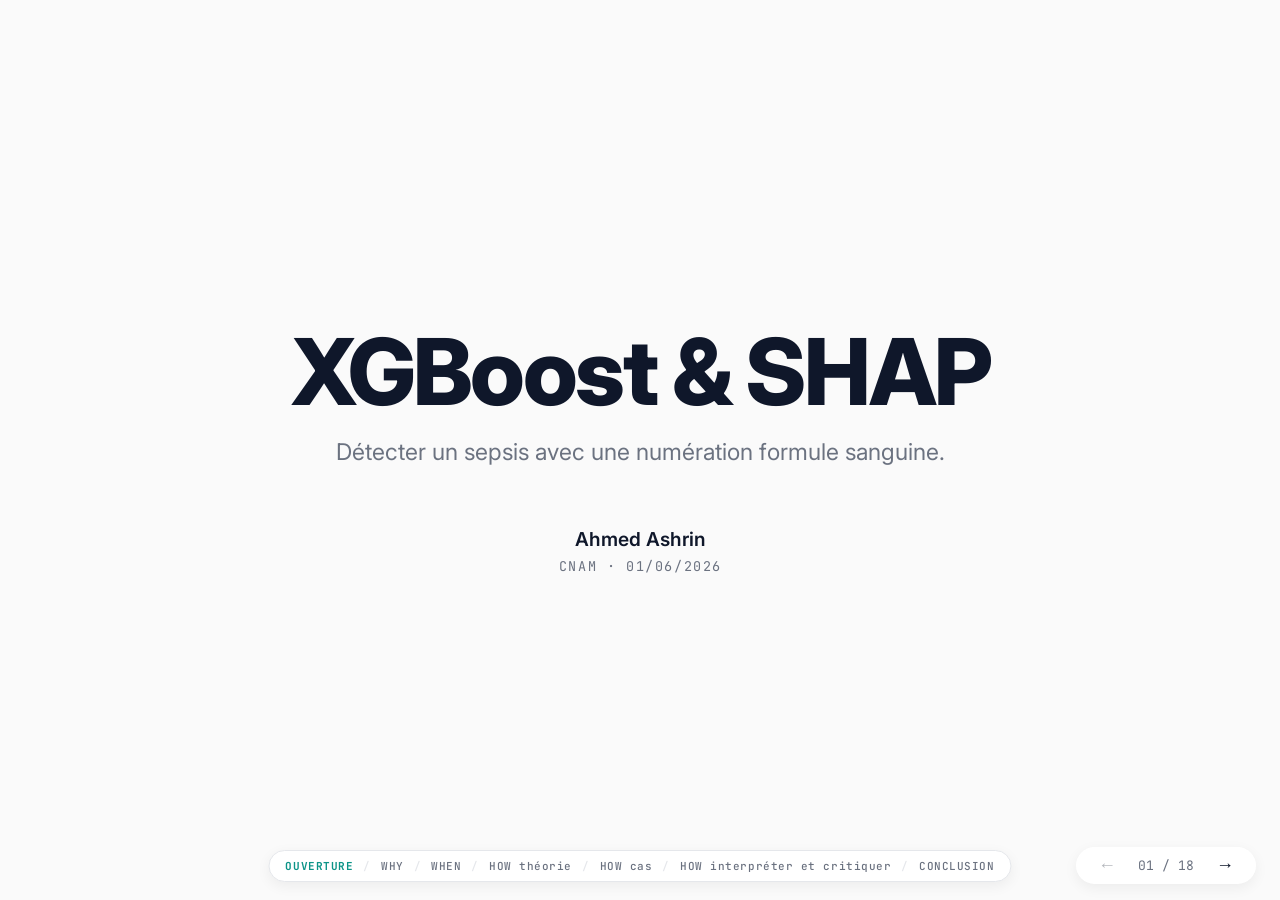
==== commit 4145c14b: "Add real title slide (S_intro) before S0, drop the byline on S0 Replace the small byline on S0 with " ====
--- a/index.html
+++ b/index.html
@@ -13,8 +13,18 @@
   <main class="deck">
 
     <!-- ============================================== S0 ============================================== -->
-    <section class="slide active" data-slide="S0">
-      <div class="byline">Ahmed Ashrin &middot; CNAM &middot; 01/06/2026</div>
+    <!-- ============================================== S_intro (titre) ============================================== -->
+    <section class="slide active title-slide" data-slide="S_intro">
+      <h1>XGBoost &amp; SHAP</h1>
+      <div class="title-subtitle">Détecter un sepsis avec une numération formule sanguine.</div>
+      <div class="title-meta">
+        <div class="title-author">Ahmed Ashrin</div>
+        CNAM &middot; 01/06/2026
+      </div>
+    </section>
+
+    <!-- ============================================== S0 ============================================== -->
+    <section class="slide" data-slide="S0">
       <h1>Détecter un sepsis avec une numération formule sanguine.</h1>
       <div class="subtitle">Cas clinique appliqué à XGBoost et SHAP.</div>
       <div class="phrase-cle-haut">
@@ -651,7 +661,7 @@
     // Mappe chaque slide à sa section. Le bloc roadmap est positionné en fixe (CSS).
     const ROADMAP_SECTIONS = ['opening', 'why', 'when', 'how-theorie', 'how-cas', 'how-interp', 'closing'];
     const SLIDE_TO_SECTION = {
-      'S0':  'opening',   'S0b': 'opening',
+      'S_intro': 'opening', 'S0':  'opening',   'S0b': 'opening',
       'S1a': 'why',       'S1b': 'why',
       'S2a': 'when',      'S2b': 'when',
       'S3a': 'how-theorie', 'S3b': 'how-theorie', 'S3c': 'how-theorie', 'S3d': 'how-theorie', 'S3e': 'how-theorie',
--- a/assets/css/deck.css
+++ b/assets/css/deck.css
@@ -66,13 +66,38 @@
   color: var(--muted);
   margin-top: 8px;
 }
-.slide .byline {
+.slide.title-slide {
+  align-items: center;
+  justify-content: center;
+  text-align: center;
+}
+.slide.title-slide h1 {
+  font-size: 96px;
+  letter-spacing: -0.03em;
+  margin: 0;
+}
+.slide.title-slide .title-subtitle {
+  font-size: 24px;
+  color: var(--muted);
+  margin-top: 18px;
+  font-weight: 400;
+}
+.slide.title-slide .title-meta {
+  margin-top: 64px;
   font-family: "JetBrains Mono", ui-monospace, monospace;
-  font-size: 12px;
-  color: var(--muted);
-  letter-spacing: 0.08em;
-  margin-bottom: 14px;
-  text-transform: uppercase;
+  font-size: 14px;
+  color: var(--muted);
+  letter-spacing: 0.12em;
+  text-transform: uppercase;
+}
+.slide.title-slide .title-author {
+  font-family: "Inter", system-ui, sans-serif;
+  font-size: 20px;
+  color: var(--text);
+  font-weight: 600;
+  margin-bottom: 6px;
+  letter-spacing: 0;
+  text-transform: none;
 }
 .slide .phrase-cle-haut {
   font-weight: 400;
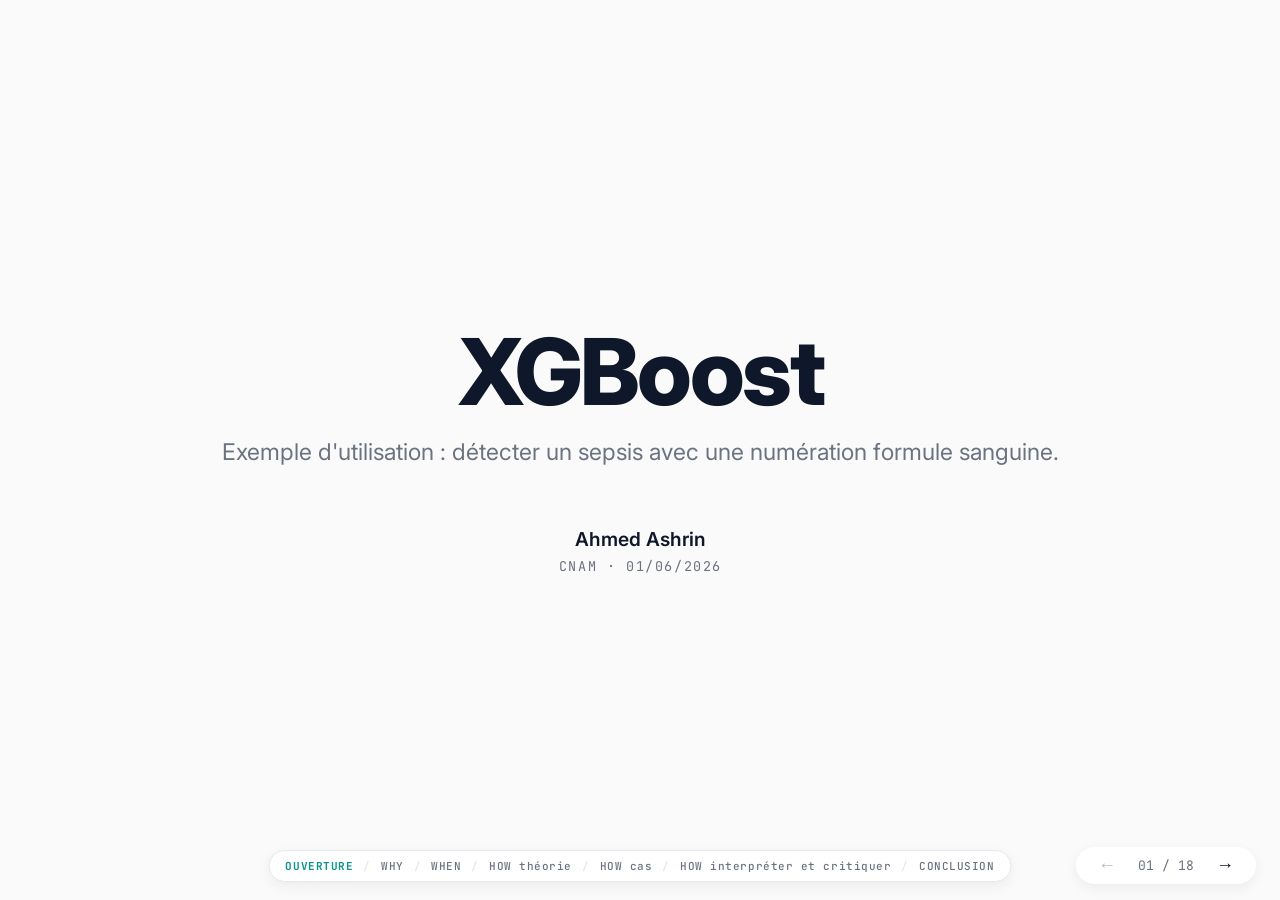
==== commit a623e296: "S_intro: drop SHAP from title, reframe as 'XGBoost' + 'Exemple d'utilisation'" ====
--- a/index.html
+++ b/index.html
@@ -15,8 +15,8 @@
     <!-- ============================================== S0 ============================================== -->
     <!-- ============================================== S_intro (titre) ============================================== -->
     <section class="slide active title-slide" data-slide="S_intro">
-      <h1>XGBoost &amp; SHAP</h1>
-      <div class="title-subtitle">Détecter un sepsis avec une numération formule sanguine.</div>
+      <h1>XGBoost</h1>
+      <div class="title-subtitle">Exemple d'utilisation : détecter un sepsis avec une numération formule sanguine.</div>
       <div class="title-meta">
         <div class="title-author">Ahmed Ashrin</div>
         CNAM &middot; 01/06/2026
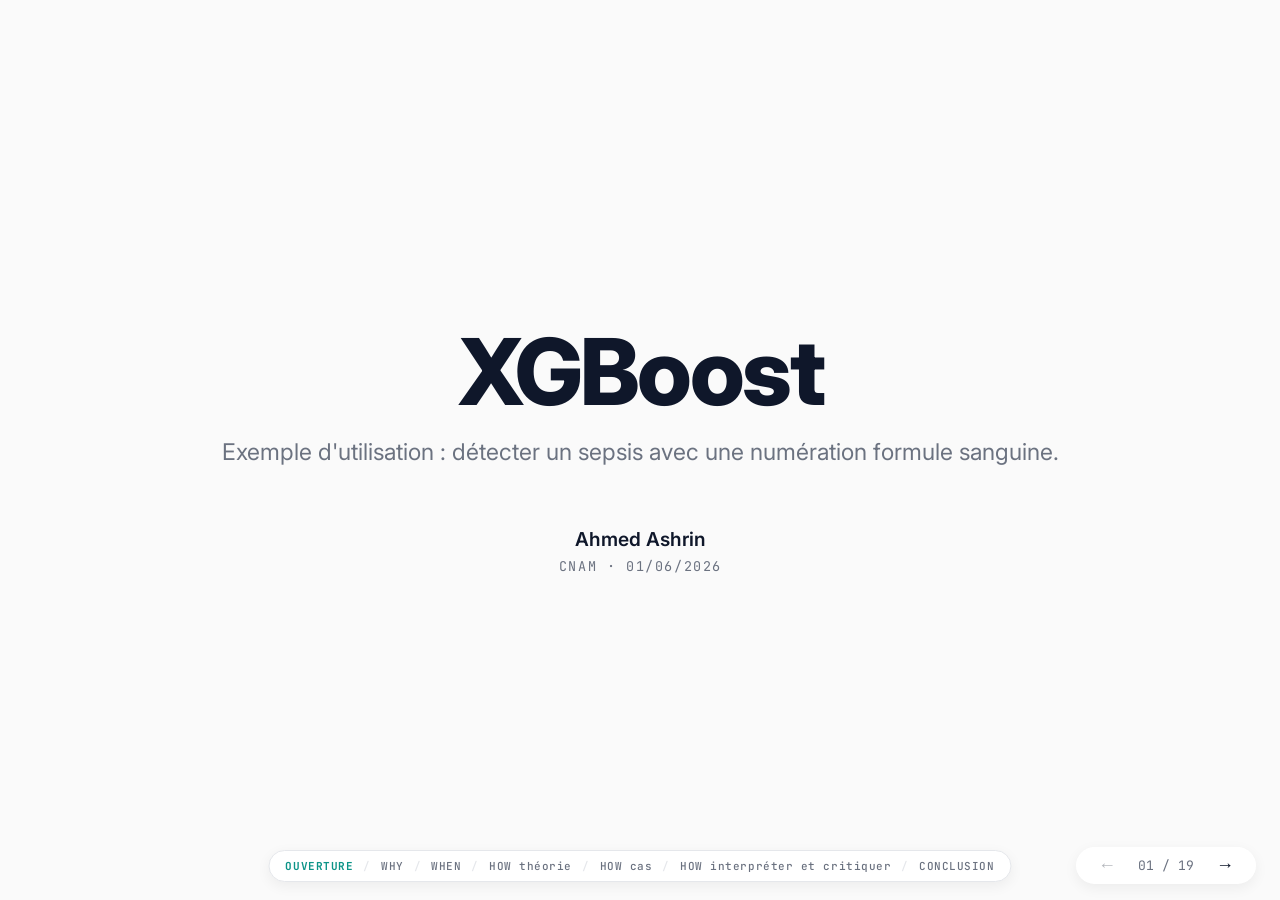
==== commit 516b8310: "Restore S_REAL as a bonus before SBONUS, drop SC closing callout - S_REAL: bring back the simulated-" ====
--- a/index.html
+++ b/index.html
@@ -190,6 +190,7 @@
       <div id="trp-s2b" class="anim-anchor"></div>
       <div class="callout-teal" style="margin-top:12px; font-size:14px;">
         <strong>Glissez le curseur de 0,50 à 0,30</strong> : recall 72 % → 87 % (+14 sepsis détectés sur 100 vrais positifs), précision 29 % → 15 % (3 fausses alertes pour 1 vrai positif au lieu de 2). Cette bascule n'est pas la mienne, c'est celle du service.
+        <span style="display:block;margin-top:8px;font-style:italic;font-size:13px;color:var(--muted);">La ROC reste flatteuse parce que les vrais négatifs (très nombreux) noient les fausses alertes au dénominateur de la spécificité. La PR ne triche pas : c'est pourquoi on pilote à l'AUC-PR.</span>
       </div>
       <div class="phrase-cle-bas" style="font-size:14px;">
         On pilote au recall et à l'AUC-PR. L'accuracy ne s'occupe pas du sort des patients qu'elle rate.
@@ -468,8 +469,57 @@
           <tr><td>Performance vs équité</td><td>Arbitrage clinique, pas technique</td></tr>
         </tbody>
       </table>
-      <div class="callout-teal" style="margin-top:24px; font-size:18px;">
-        <em>« Ne pas faire d'IA à tout prix. »</em> Le notebook XGBoost n'est qu'un prétexte. Le vrai sujet est le discernement critique.
+    </section>
+
+    <!-- ============================================== S_REAL ============================================== -->
+    <section class="slide" data-slide="S_REAL">
+      <h1 style="font-size:38px;">Bonus : validation sur données réelles, sbcdata Leipzig (744 205 patients).</h1>
+      <div class="phrase-cle-haut" style="font-size:18px; margin-top:14px;">
+        Pipeline rejoué tel quel sur les données réelles. La narration tient, et le piège s'aggrave.
+      </div>
+
+      <div class="real-grid">
+        <div>
+          <table class="metrics" style="margin-top:6px;">
+            <thead>
+              <tr><th>Métrique</th><th>Simulé (20 000)</th><th>sbcdata Leipzig</th></tr>
+            </thead>
+            <tbody>
+              <tr><td>Prévalence sepsis</td><td class="num">6,5 %</td><td class="num highlight">1,4 %</td></tr>
+              <tr><td>scale_pos_weight</td><td class="num">15</td><td class="num highlight">72</td></tr>
+              <tr><td>RL naïve recall @ 0,5</td><td class="num">0,03</td><td class="num">0,10</td></tr>
+              <tr><td>RL naïve accuracy @ 0,5</td><td class="num">0,93</td><td class="num highlight-brick">0,99</td></tr>
+              <tr><td>RF balanced recall @ 0,5</td><td class="num">0,65</td><td class="num">0,86</td></tr>
+              <tr><td>XGBoost recall @ 0,5</td><td class="num">0,73</td><td class="num highlight">0,88</td></tr>
+              <tr><td>XGBoost AUC-ROC</td><td class="num">0,91</td><td class="num highlight">0,95</td></tr>
+              <tr><td>XGBoost AUC-PR</td><td class="num">0,56</td><td class="num">0,30</td></tr>
+            </tbody>
+          </table>
+          <div class="src-note">
+            Source : Steinbach et al. 2024, <em>Clin. Chem.</em> 70(3):506, DOI 10.1093/clinchem/hvae001. Cohorte 2014 à 2019, CC BY 4.0.
+          </div>
+        </div>
+
+        <div class="real-side">
+          <div class="callout-teal" style="font-size:14px;">
+            <strong>Ce qui tient.</strong><br>
+            Piège accuracy plus violent : 0,99 d'accuracy avec un recall de 0,10.<br>
+            Crescendo recall : 0,03 → 0,86 → 0,88 (RL naïve, RF balanced, XGBoost).<br>
+            XGBoost garde un léger avantage en AUC-ROC.<br>
+            La stratégie de rééquilibrage reste la vraie ligne de fracture.
+          </div>
+          <div class="warn-card" style="font-size:14px;">
+            <strong>Ce qui change.</strong><br>
+            5 variables NFS seulement (WBC, HGB, PLT, RBC, MCV) au lieu de 11 (pas de NLR, RDW, différentielle leucocytaire).<br>
+            Cible = sepsis ICD-10, pas hémoculture positive.<br>
+            Cohorte = tous les patients avec NFS, pas une suspicion de bactériémie.<br>
+            Proxy social = <code>Sender</code> (ward d'origine, gradient massif réa vers ambulatoire).
+          </div>
+        </div>
+      </div>
+
+      <div class="phrase-cle-bas">
+        L'enseignement central reste intact : sans stratégie consciente sur le déséquilibre et la métrique, on rate quasiment tous les sepsis. Avec, XGBoost devient compétitif et auditable via SHAP.
       </div>
     </section>
 
@@ -667,7 +717,7 @@
       'S3a': 'how-theorie', 'S3b': 'how-theorie', 'S3c': 'how-theorie', 'S3d': 'how-theorie', 'S3e': 'how-theorie',
       'S4a': 'how-cas',
       'S5a': 'how-interp','S5b': 'how-interp','S5c': 'how-interp',
-      'SC':  'closing',   'SBONUS': 'closing',
+      'SC':  'closing',   'S_REAL': 'closing', 'SBONUS': 'closing',
     };
     function updateRoadmap(slideKey) {
       const section = SLIDE_TO_SECTION[slideKey] || 'opening';
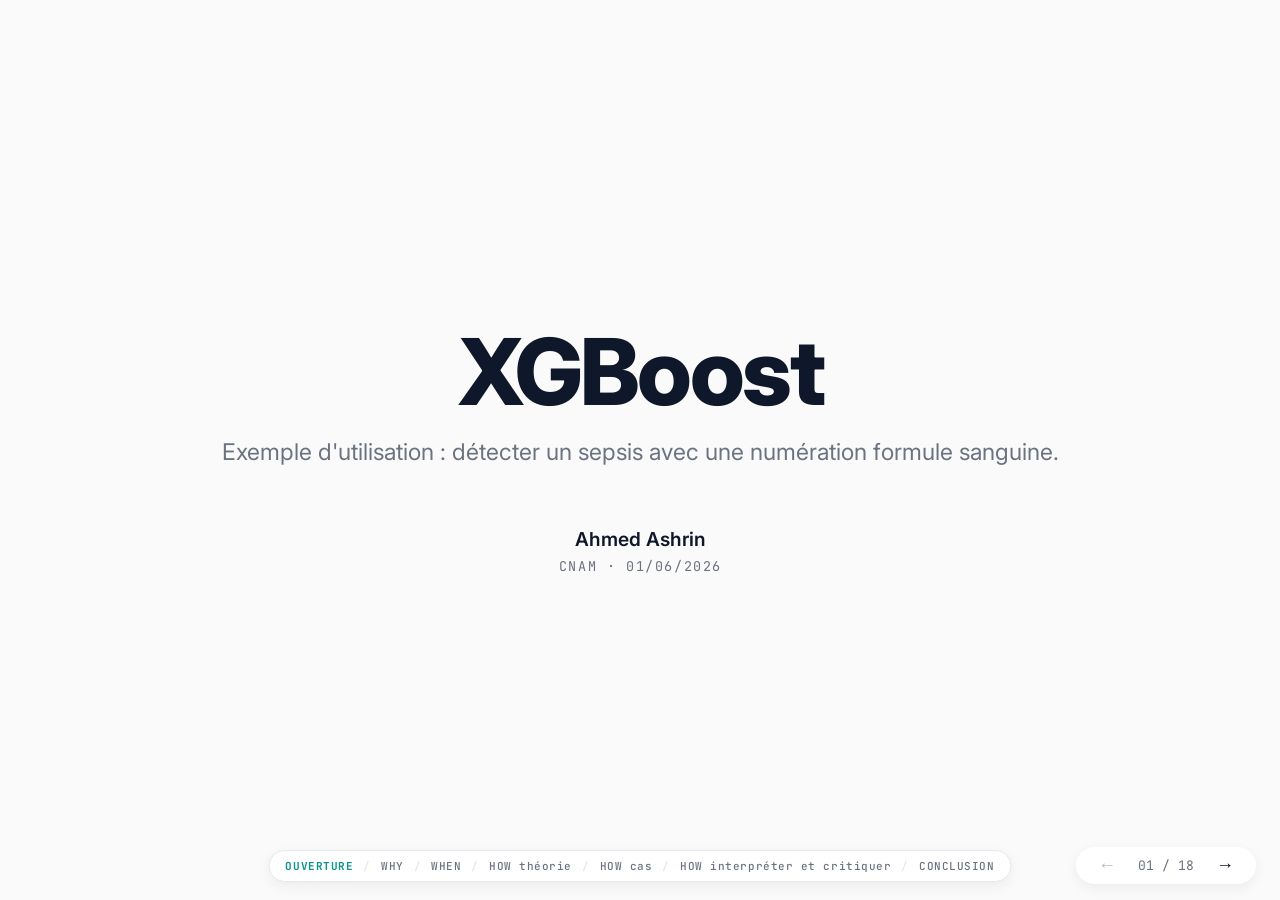
==== commit fbc5cdcf: "Drop S_REAL (sbcdata Leipzig comparison) bonus slide" ====
--- a/index.html
+++ b/index.html
@@ -469,58 +469,6 @@
           <tr><td>Performance vs équité</td><td>Arbitrage clinique, pas technique</td></tr>
         </tbody>
       </table>
-    </section>
-
-    <!-- ============================================== S_REAL ============================================== -->
-    <section class="slide" data-slide="S_REAL">
-      <h1 style="font-size:38px;">Bonus : validation sur données réelles, sbcdata Leipzig (744 205 patients).</h1>
-      <div class="phrase-cle-haut" style="font-size:18px; margin-top:14px;">
-        Pipeline rejoué tel quel sur les données réelles. La narration tient, et le piège s'aggrave.
-      </div>
-
-      <div class="real-grid">
-        <div>
-          <table class="metrics" style="margin-top:6px;">
-            <thead>
-              <tr><th>Métrique</th><th>Simulé (20 000)</th><th>sbcdata Leipzig</th></tr>
-            </thead>
-            <tbody>
-              <tr><td>Prévalence sepsis</td><td class="num">6,5 %</td><td class="num highlight">1,4 %</td></tr>
-              <tr><td>scale_pos_weight</td><td class="num">15</td><td class="num highlight">72</td></tr>
-              <tr><td>RL naïve recall @ 0,5</td><td class="num">0,03</td><td class="num">0,10</td></tr>
-              <tr><td>RL naïve accuracy @ 0,5</td><td class="num">0,93</td><td class="num highlight-brick">0,99</td></tr>
-              <tr><td>RF balanced recall @ 0,5</td><td class="num">0,65</td><td class="num">0,86</td></tr>
-              <tr><td>XGBoost recall @ 0,5</td><td class="num">0,73</td><td class="num highlight">0,88</td></tr>
-              <tr><td>XGBoost AUC-ROC</td><td class="num">0,91</td><td class="num highlight">0,95</td></tr>
-              <tr><td>XGBoost AUC-PR</td><td class="num">0,56</td><td class="num">0,30</td></tr>
-            </tbody>
-          </table>
-          <div class="src-note">
-            Source : Steinbach et al. 2024, <em>Clin. Chem.</em> 70(3):506, DOI 10.1093/clinchem/hvae001. Cohorte 2014 à 2019, CC BY 4.0.
-          </div>
-        </div>
-
-        <div class="real-side">
-          <div class="callout-teal" style="font-size:14px;">
-            <strong>Ce qui tient.</strong><br>
-            Piège accuracy plus violent : 0,99 d'accuracy avec un recall de 0,10.<br>
-            Crescendo recall : 0,03 → 0,86 → 0,88 (RL naïve, RF balanced, XGBoost).<br>
-            XGBoost garde un léger avantage en AUC-ROC.<br>
-            La stratégie de rééquilibrage reste la vraie ligne de fracture.
-          </div>
-          <div class="warn-card" style="font-size:14px;">
-            <strong>Ce qui change.</strong><br>
-            5 variables NFS seulement (WBC, HGB, PLT, RBC, MCV) au lieu de 11 (pas de NLR, RDW, différentielle leucocytaire).<br>
-            Cible = sepsis ICD-10, pas hémoculture positive.<br>
-            Cohorte = tous les patients avec NFS, pas une suspicion de bactériémie.<br>
-            Proxy social = <code>Sender</code> (ward d'origine, gradient massif réa vers ambulatoire).
-          </div>
-        </div>
-      </div>
-
-      <div class="phrase-cle-bas">
-        L'enseignement central reste intact : sans stratégie consciente sur le déséquilibre et la métrique, on rate quasiment tous les sepsis. Avec, XGBoost devient compétitif et auditable via SHAP.
-      </div>
     </section>
 
     <!-- ============================================== SBONUS ============================================== -->
@@ -717,7 +665,7 @@
       'S3a': 'how-theorie', 'S3b': 'how-theorie', 'S3c': 'how-theorie', 'S3d': 'how-theorie', 'S3e': 'how-theorie',
       'S4a': 'how-cas',
       'S5a': 'how-interp','S5b': 'how-interp','S5c': 'how-interp',
-      'SC':  'closing',   'S_REAL': 'closing', 'SBONUS': 'closing',
+      'SC':  'closing',   'SBONUS': 'closing',
     };
     function updateRoadmap(slideKey) {
       const section = SLIDE_TO_SECTION[slideKey] || 'opening';
